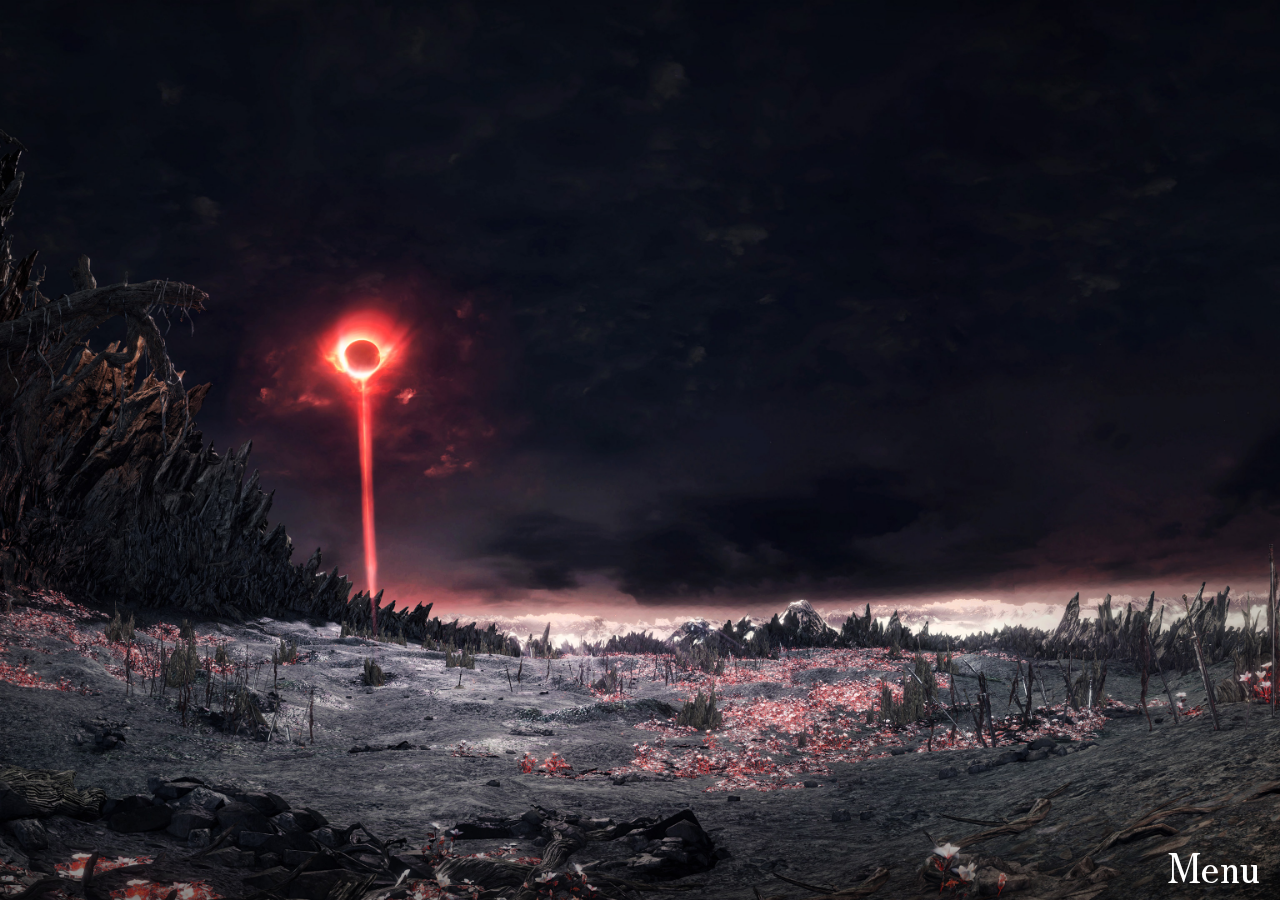
==== play.html @ 8d51acf1 "first commit" ====
<!DOCTYPE html>
<html lang="en">
<head>
    <meta charset="UTF-8">
    <meta http-equiv="X-UA-Compatible" content="IE=edge">
    <meta name="viewport" content="width=device-width, initial-scale=1.0">
    <link rel="stylesheet" href="res/css/styleP.css" />
    <link rel="preconnect" href="https://fonts.googleapis.com">
  <link rel="preconnect" href="https://fonts.gstatic.com" crossorigin>
  <link href="https://fonts.googleapis.com/css2?family=Zen+Old+Mincho&display=swap" rel="stylesheet">  </head>
  
    <title>Play</title>
</head>
<body>
    
  <div class="wrapper">  
    <div class="back"> <a href="index.html">Menu</a> </div>


</div>
</body>
</html>
---- res/css/styleP.css ----
body{

    background-image: url("/res/img/background.jpg");
    background-repeat: no-repeat;
    background-size: cover;
    background-position: center center;
    background-attachment: fixed;

}

.back{
    display: flex;
    position: fixed;
    color: white;
    font-size: 40px;
    font-family: Zen Old Mincho;
    width: fit-content;
    height: fit-content;
    bottom: 5px;
    right: 20px;
}

.back:hover{
    color: orange;
    font-size: 45px;
    
}

.wrapper{
    position: relative;
    width: 100%;
    height: 100%;

}

a:link, a:visited, a:active {
    color:white;
    text-decoration: none;
  }
  
  a:hover{
  
    color: orangered;
  
  }
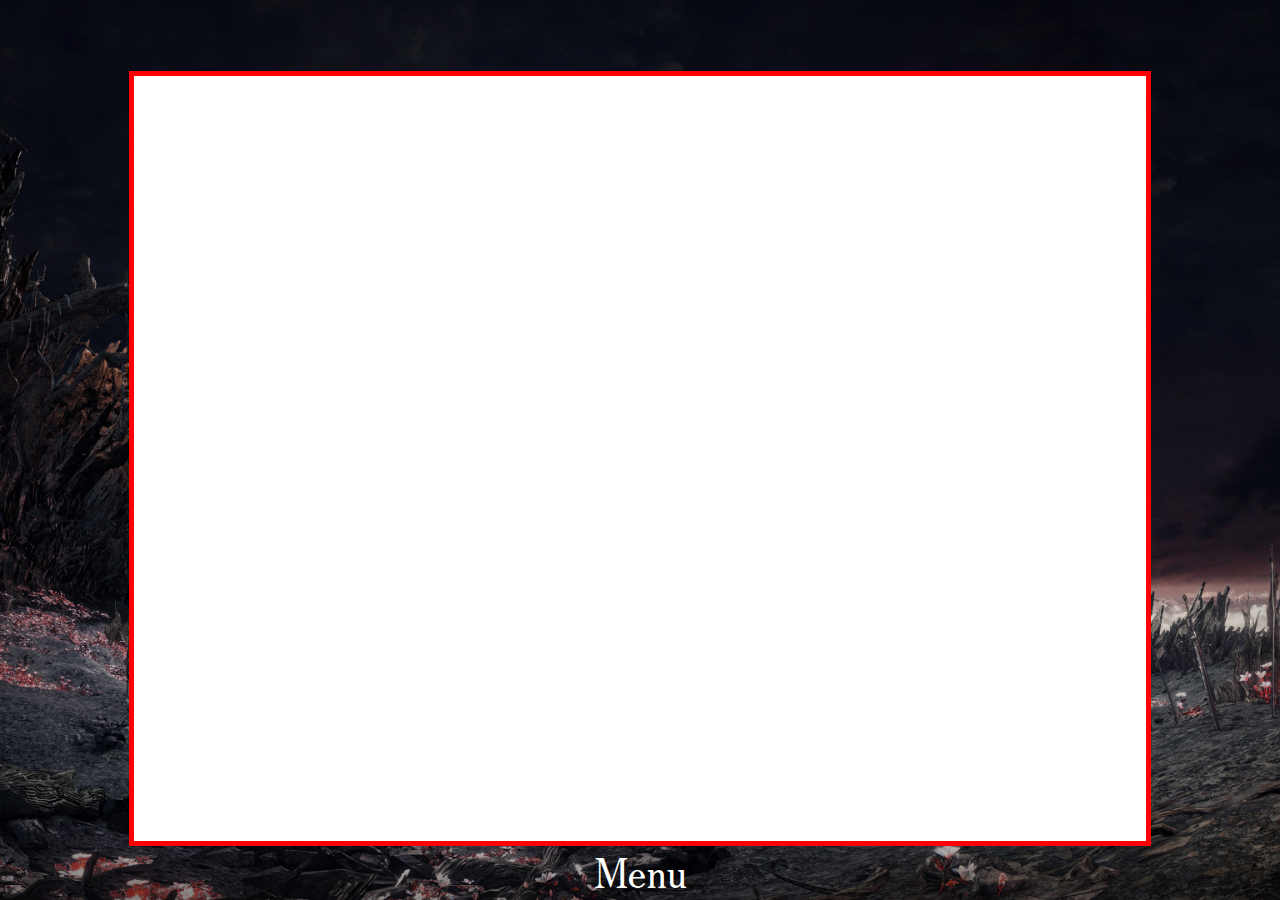
==== commit 610c9f97: "added canvas" ====
--- a/play.html
+++ b/play.html
@@ -14,9 +14,9 @@
 <body>
     
   <div class="wrapper">  
-    <div class="back"> <a href="index.html">Menu</a> </div>
-
-
-</div>
+    <canvas id="canvas"></canvas>
+    
+  </div>
+  <div class="back"> <a href="index.html">Menu</a> </div>
 </body>
 </html>--- a/res/css/styleP.css
+++ b/res/css/styleP.css
@@ -1,36 +1,32 @@
 body{
 
-    background-image: url("/res/img/background.jpg");
+    background-image: url("/res/img/backgroundI.jpg");
     background-repeat: no-repeat;
     background-size: cover;
-    background-position: center center;
     background-attachment: fixed;
-
+    background-position: center;
 }
 
 .back{
-    display: flex;
-    position: fixed;
+    
+    position: relative;
     color: white;
     font-size: 40px;
     font-family: Zen Old Mincho;
-    width: fit-content;
-    height: fit-content;
-    bottom: 5px;
-    right: 20px;
+    top: 55px;
+    text-align: center;
+
 }
 
 .back:hover{
     color: orange;
-    font-size: 45px;
     
 }
 
 .wrapper{
+    top: 7vh;
     position: relative;
-    width: 100%;
-    height: 100%;
-
+    text-align: center;
 }
 
 a:link, a:visited, a:active {
@@ -42,4 +38,14 @@
   
     color: orangered;
   
-  }+  }
+
+  #canvas{
+    position: relative;
+    background-color: white;
+    width: 80%;
+    height: 85vh;
+    border: 5px solid red;
+    
+  }
+ 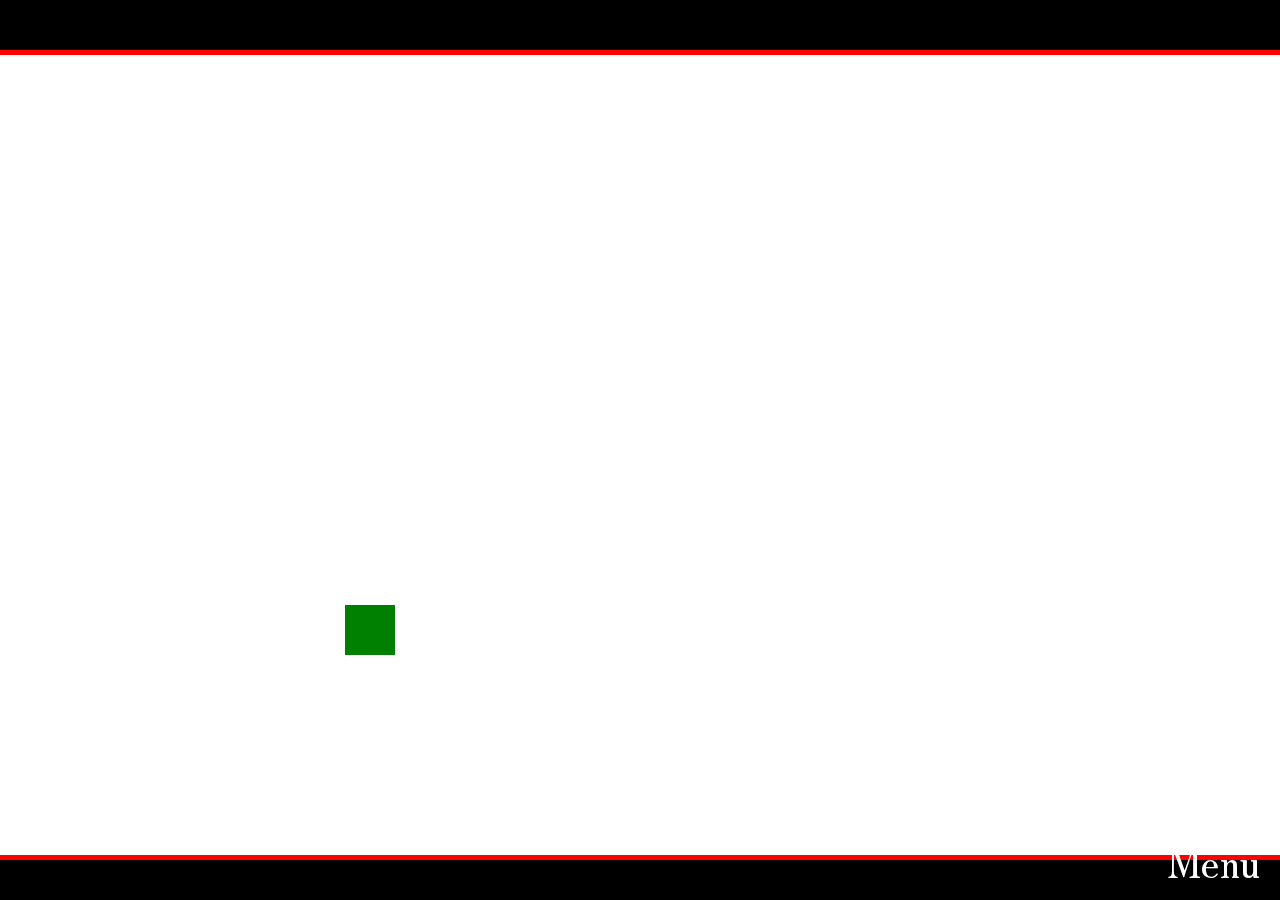
==== commit e5615908: "Update 0.0.1" ====
--- a/play.html
+++ b/play.html
@@ -6,17 +6,18 @@
     <meta name="viewport" content="width=device-width, initial-scale=1.0">
     <link rel="stylesheet" href="res/css/styleP.css" />
     <link rel="preconnect" href="https://fonts.googleapis.com">
-  <link rel="preconnect" href="https://fonts.gstatic.com" crossorigin>
-  <link href="https://fonts.googleapis.com/css2?family=Zen+Old+Mincho&display=swap" rel="stylesheet">  </head>
+    <link rel="preconnect" href="https://fonts.gstatic.com" crossorigin>
+    <link href="https://fonts.googleapis.com/css2?family=Zen+Old+Mincho&display=swap" rel="stylesheet">  </head>
   
     <title>Play</title>
 </head>
 <body>
     
-  <div class="wrapper">  
+  <div id="wrapper">  
     <canvas id="canvas"></canvas>
     
   </div>
   <div class="back"> <a href="index.html">Menu</a> </div>
+  <script src="res/js/main.js"></script>
 </body>
 </html>--- a/res/css/styleP.css
+++ b/res/css/styleP.css
@@ -1,51 +1,53 @@
-body{
-
-    background-image: url("/res/img/backgroundI.jpg");
-    background-repeat: no-repeat;
-    background-size: cover;
-    background-attachment: fixed;
-    background-position: center;
+* {
+  box-sizing: border-box;
+  margin: 0;
+  padding: 0;
 }
 
-.back{
-    
-    position: relative;
-    color: white;
-    font-size: 40px;
-    font-family: Zen Old Mincho;
-    top: 55px;
-    text-align: center;
-
+body {
+  background-color: black;
+  background-repeat: no-repeat;
+  background-size: cover;
+  background-attachment: fixed;
+  background-position: center;
+  user-select: none;
 }
 
-.back:hover{
-    color: orange;
-    
+.back {
+  position: fixed;
+  color: white;
+  font-size: 40px;
+  font-family: Zen Old Mincho;
+  bottom: 10px;
+  right: 20px;
 }
 
-.wrapper{
-    top: 7vh;
-    position: relative;
-    text-align: center;
+.back:hover {
+  color: orange;
 }
 
-a:link, a:visited, a:active {
-    color:white;
-    text-decoration: none;
-  }
-  
-  a:hover{
-  
-    color: orangered;
-  
-  }
+#wrapper {
+  position: absolute;
+  top: 50%;
+  left: 50%;
+  transform: translate(-50%, -50%);
+  width: 1600px;
+  height: 800px;
+}
 
-  #canvas{
-    position: relative;
-    background-color: white;
-    width: 80%;
-    height: 85vh;
-    border: 5px solid red;
-    
-  }
- +a:link,
+a:visited,
+a:active {
+  color: white;
+  text-decoration: none;
+}
+
+a:hover {
+  color: orangered;
+}
+
+#canvas {
+  position: relative;
+  background-color: white;
+  border: 5px solid red;
+}
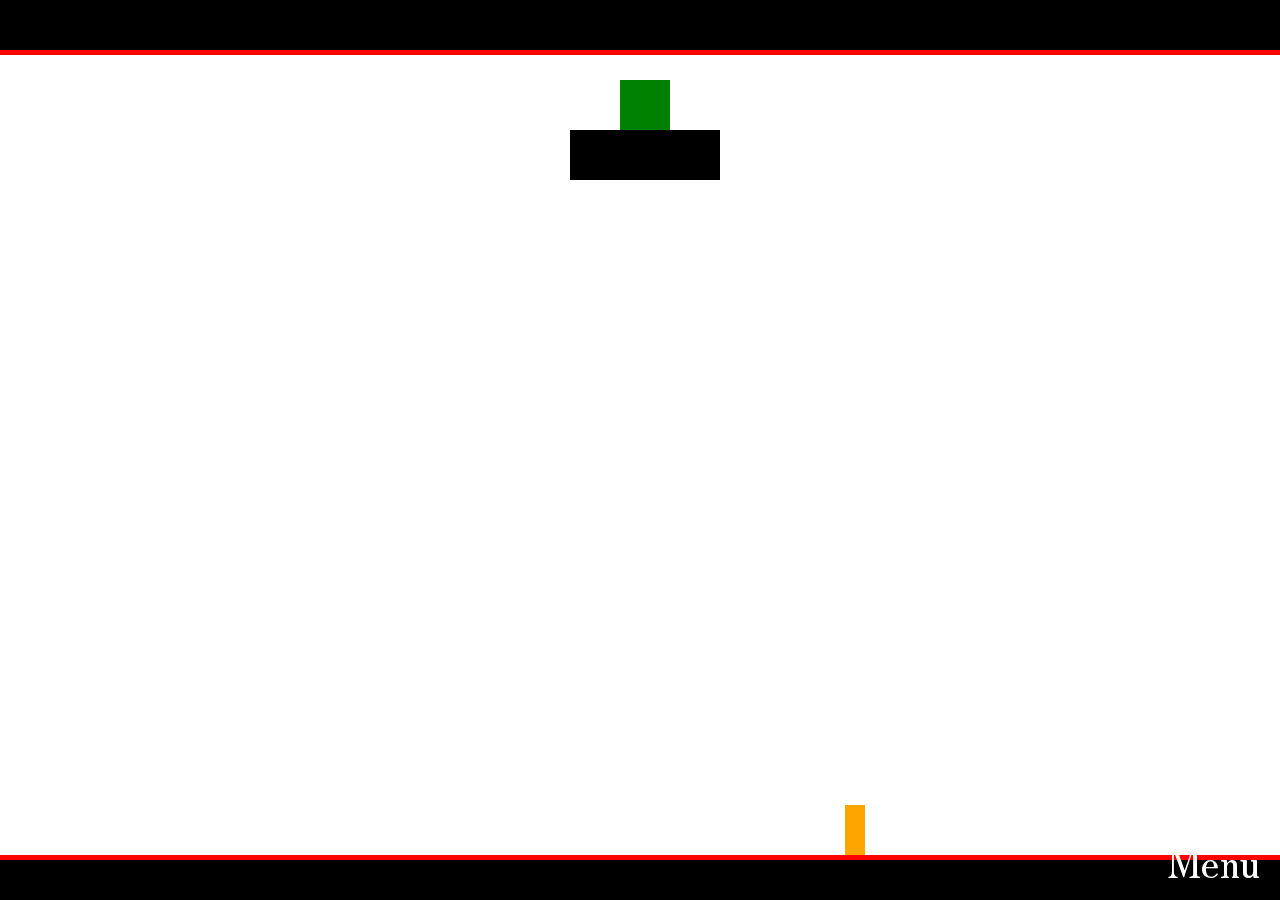
==== commit 0c8c197e: "Update 0.1.3 - Small changes" ====
--- a/play.html
+++ b/play.html
@@ -19,5 +19,6 @@
   </div>
   <div class="back"> <a href="index.html">Menu</a> </div>
   <script src="res/js/main.js"></script>
+  <script src="res/js/collision.js"></script>
 </body>
 </html>--- a/res/css/styleP.css
+++ b/res/css/styleP.css
@@ -2,6 +2,7 @@
   box-sizing: border-box;
   margin: 0;
   padding: 0;
+  user-select: none;
 }
 
 body {
@@ -10,7 +11,7 @@
   background-size: cover;
   background-attachment: fixed;
   background-position: center;
-  user-select: none;
+  
 }
 
 .back {
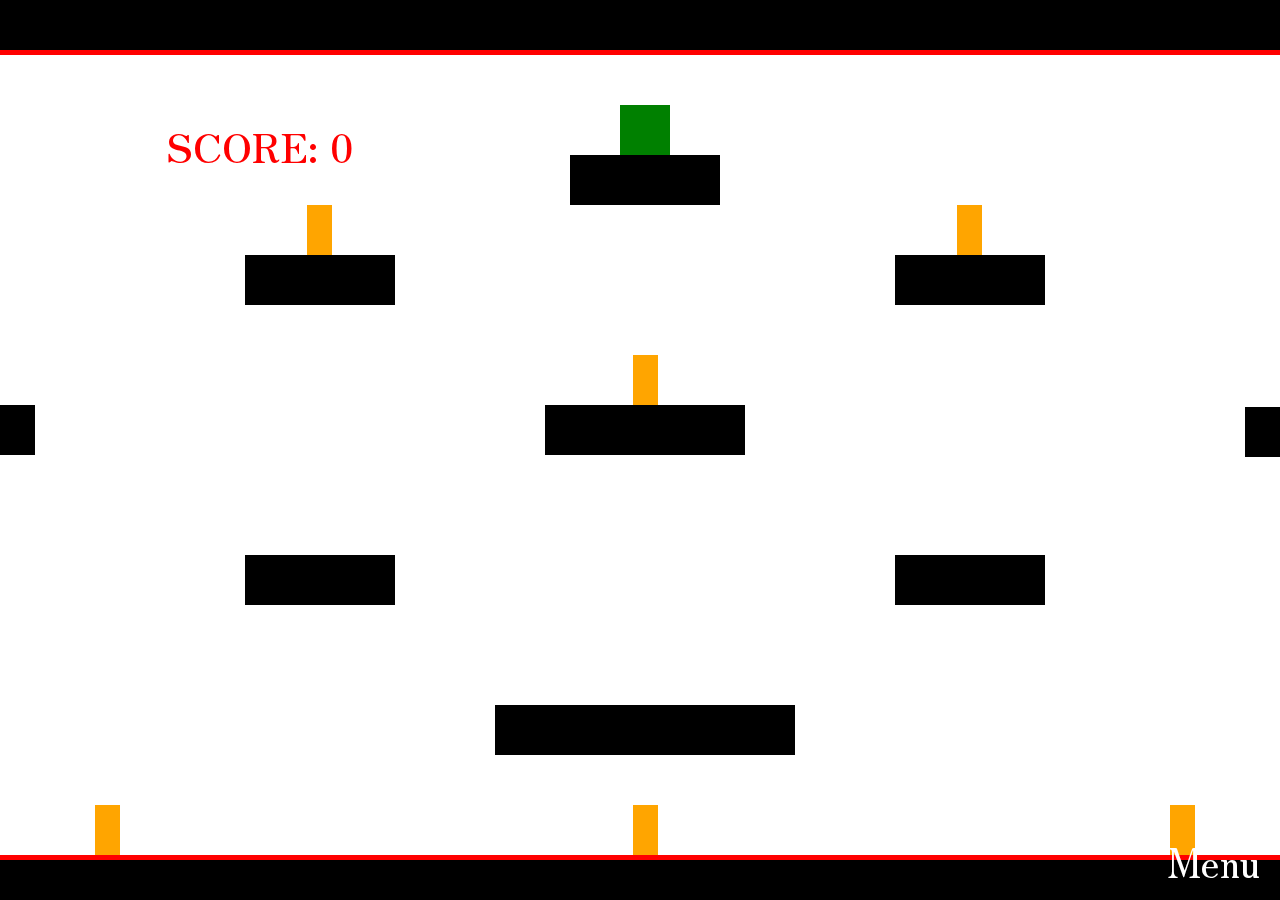
==== commit 55eb47a3: "Update 0.4.0 - Added score" ====
--- a/play.html
+++ b/play.html
@@ -18,6 +18,7 @@
     
   </div>
   <div class="back"> <a href="index.html">Menu</a> </div>
+  <div id="score"></div>
   <script src="res/js/main.js"></script>
   <script src="res/js/collision.js"></script>
 </body>
--- a/res/css/styleP.css
+++ b/res/css/styleP.css
@@ -52,3 +52,13 @@
   background-color: white;
   border: 5px solid red;
 }
+
+#score {
+  color: red;
+  font-family: Zen Old Mincho;
+  font-size: 40px;
+  font-weight: bold;
+  position: fixed;
+  top: 13%;
+  left: 13%;
+}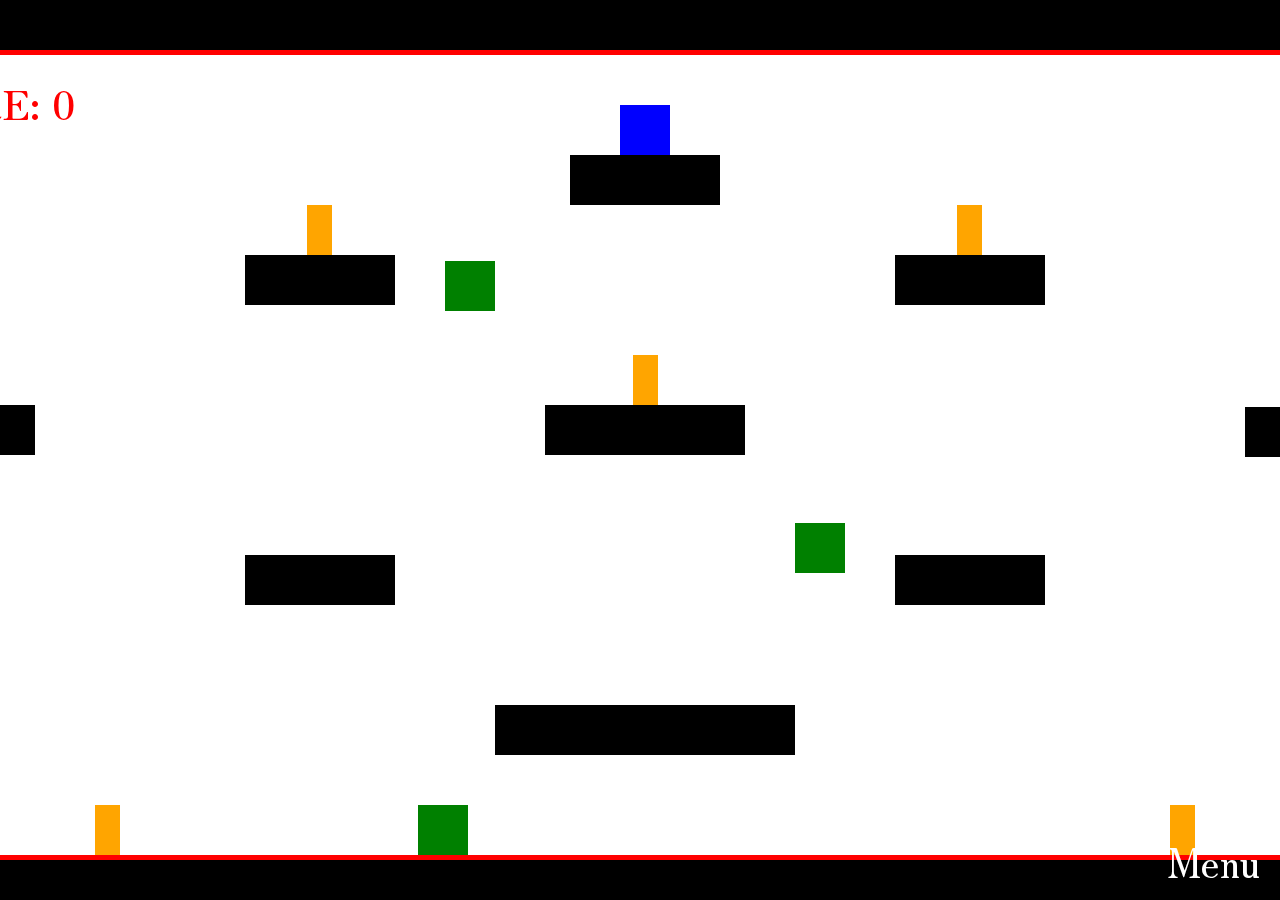
==== commit 663d674c: "Update 1.0.0 - First playable version" ====
--- a/play.html
+++ b/play.html
@@ -15,10 +15,13 @@
     
   <div id="wrapper">  
     <canvas id="canvas"></canvas>
-    
+    <div id="score"></div>
+    <div id="time"></div>
+    <div id="gameover"></div>
+    <div id="death"></div>
   </div>
   <div class="back"> <a href="index.html">Menu</a> </div>
-  <div id="score"></div>
+  
   <script src="res/js/main.js"></script>
   <script src="res/js/collision.js"></script>
 </body>
--- a/res/css/styleP.css
+++ b/res/css/styleP.css
@@ -59,6 +59,36 @@
   font-size: 40px;
   font-weight: bold;
   position: fixed;
-  top: 13%;
-  left: 13%;
+  top: 3%;
+  left: 3%;
+}
+
+#time {
+  color: red;
+  font-family: Zen Old Mincho;
+  font-size: 30px;
+  font-weight: bold;
+  position: fixed;
+  top: 9%;
+  left: 3%;
+}
+
+#gameover {
+  color: red;
+  font-family: Zen Old Mincho;
+  font-size: 80px;
+  font-weight: bold;
+  position: fixed;
+  top: 40%;
+  left: 33%;
+}
+
+#death {
+  color: red;
+  font-family: Zen Old Mincho;
+  font-size: 80px;
+  font-weight: bold;
+  position: fixed;
+  top: 40%;
+  left: 38%;
 }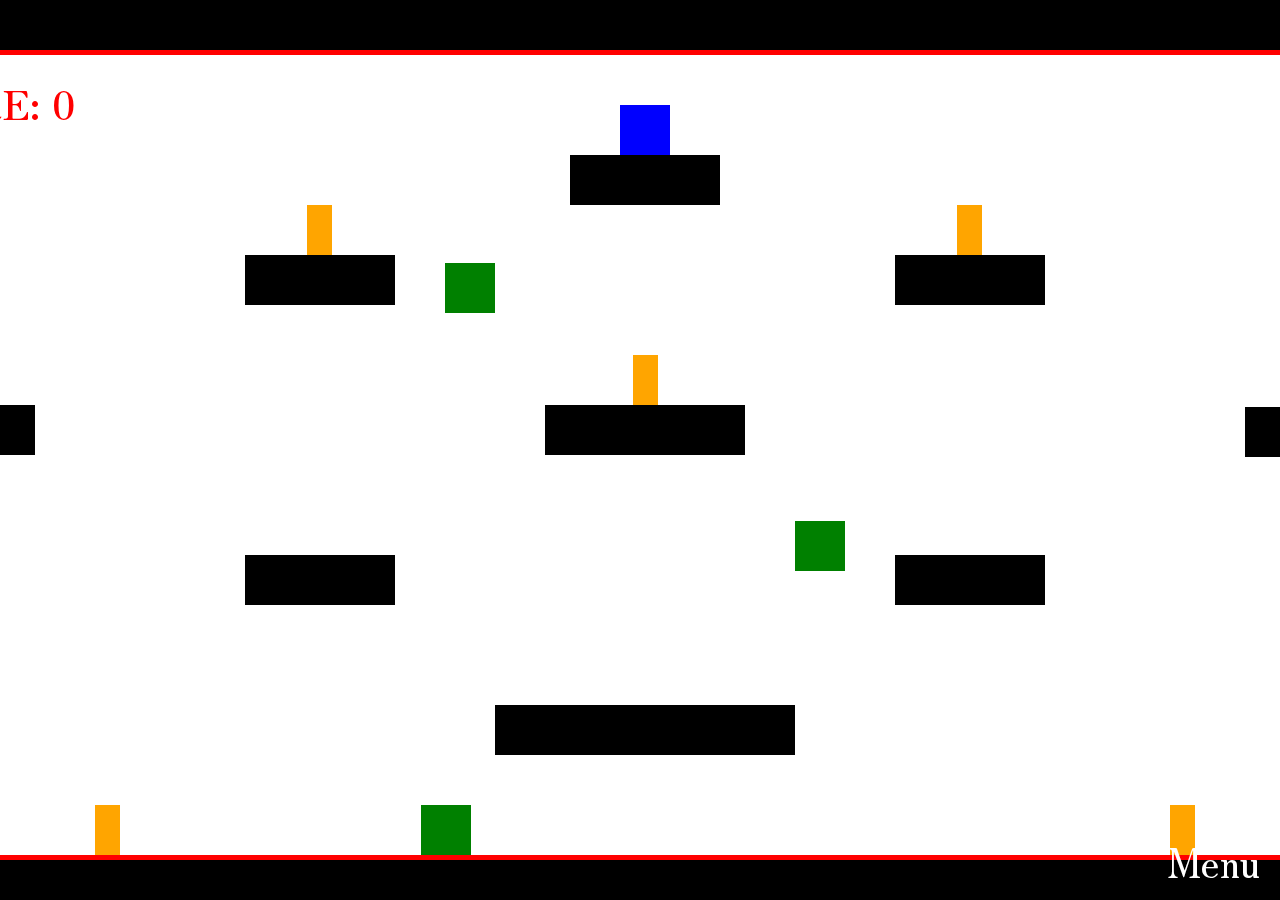
==== commit 9a0f50bb: "Update 1.0.1 - Added icon" ====
--- a/play.html
+++ b/play.html
@@ -8,8 +8,8 @@
     <link rel="preconnect" href="https://fonts.googleapis.com">
     <link rel="preconnect" href="https://fonts.gstatic.com" crossorigin>
     <link href="https://fonts.googleapis.com/css2?family=Zen+Old+Mincho&display=swap" rel="stylesheet">  </head>
-  
-    <title>Play</title>
+    <link rel="icon" href="./res/img/icon.png">
+    <title>Seconds to live</title>
 </head>
 <body>
     
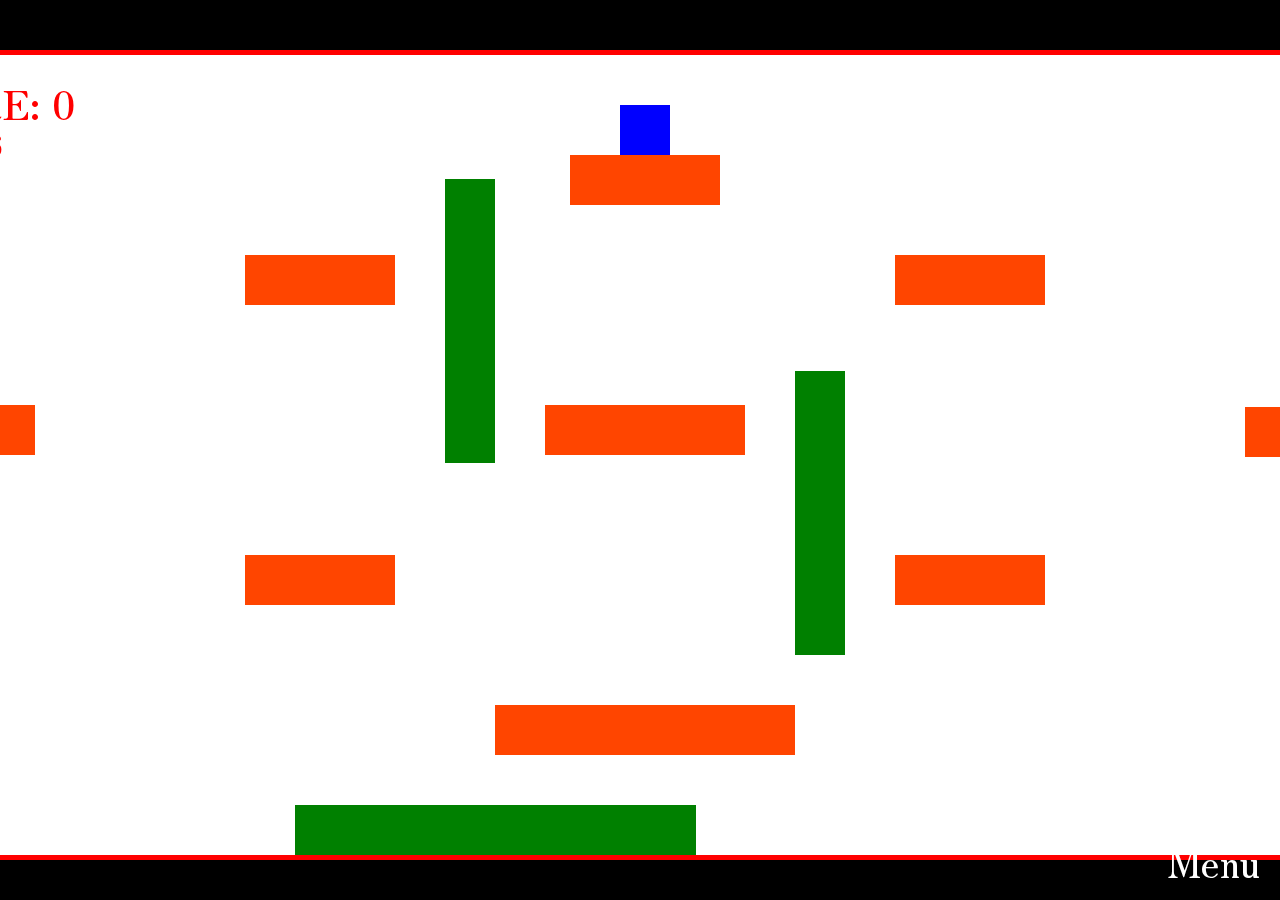
==== commit c2740c5e: "Update 1.1.1 - Moved classes to classes.js" ====
--- a/play.html
+++ b/play.html
@@ -21,8 +21,7 @@
     <div id="death"></div>
   </div>
   <div class="back"> <a href="index.html">Menu</a> </div>
-  
-  <script src="res/js/main.js"></script>
-  <script src="res/js/collision.js"></script>
+  <script type="module" src="res/js/main.js"></script>
 </body>
+
 </html>